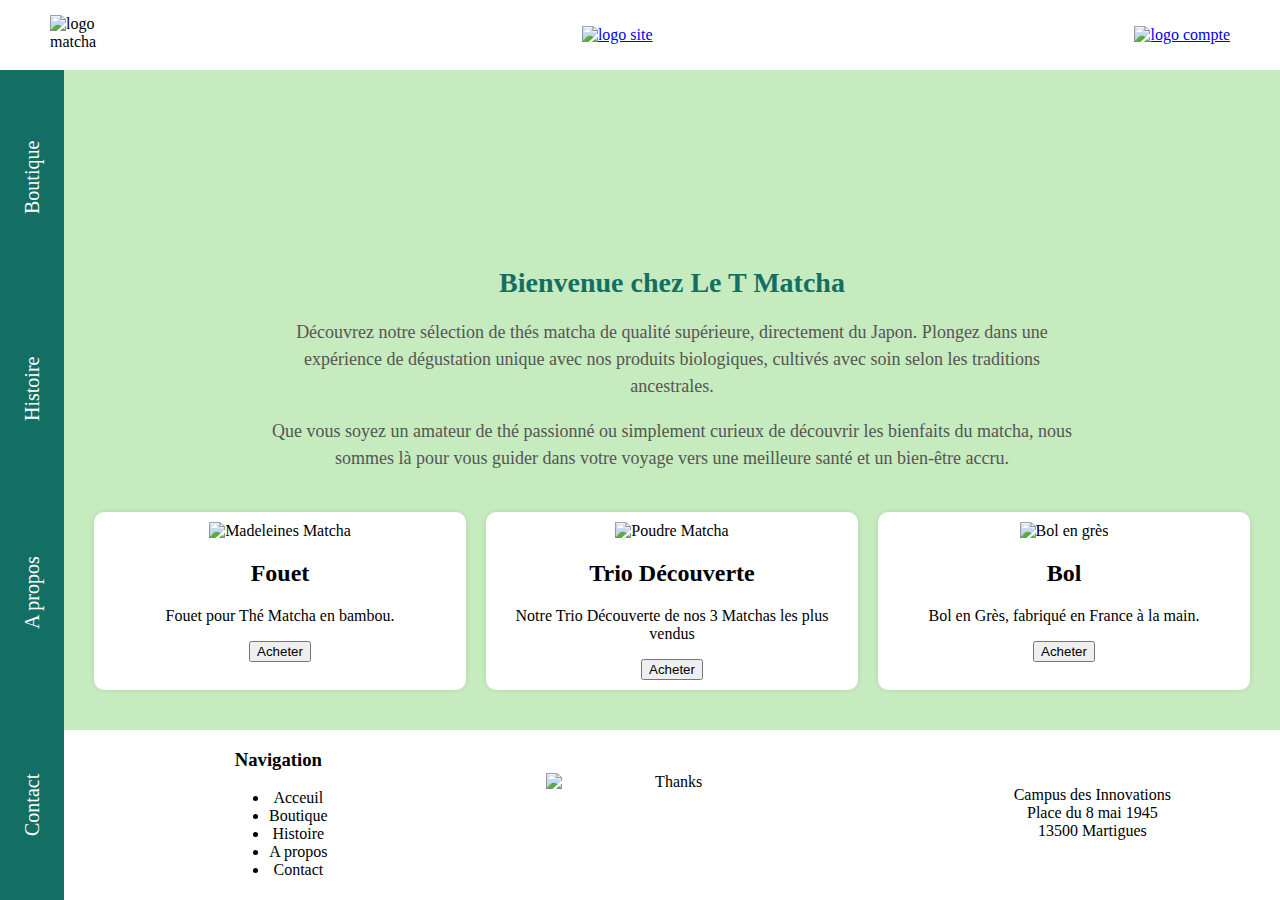
==== index.html @ a8e608df "page index" ====
<!DOCTYPE html>
<html>
<head>
	<meta name="viewport" content="width=device-width, initial-scale=1.0">
	<link rel="stylesheet" type="text/css" href="styleindex.css">
	<title>Le T Matcha</title>
</head>	
<body>
	<header>
		<div class="header">
			<img class="imghead" src="images/imagetea.png"	 alt="logo matcha"/>
			<a href="index.html"><img class="imghead1" src="images/Le T.png"	 alt="logo site"/></a>
			<a href="profil.html"><img class="imghead" src="images/imagecompte.png"	 alt="logo compte"/></a>
		</div>
	</header>
	<aside class="sidebar">
		<div class="menu">
			<a class="lien_index" href= "boutique.html"> Boutique</a>
			<a class="lien_index" href= "histoire.html"> Histoire</a>	
			<a class="lien_index" href= "apropos.html"> A propos</a>
			<a class="lien_index" href= "contact.html"> Contact</a>	
		</div>	
	</aside>
    <main>
		<div class="cont_index">
			<section class="videoindex">
				<div>
					<video autoplay loop muted src="images/MATCHA. Commercial Video.mp4"></video>
				</div>
			</section>
			<section class="intro">
				<div class="intro-text">
					<h2>Bienvenue chez Le T Matcha</h2>
					<p>Découvrez notre sélection de thés matcha de qualité supérieure, directement du Japon. Plongez dans une expérience de dégustation unique avec nos produits biologiques, cultivés avec soin selon les traditions ancestrales.</p>
					<p>Que vous soyez un amateur de thé passionné ou simplement curieux de découvrir les bienfaits du matcha, nous sommes là pour vous guider dans votre voyage vers une meilleure santé et un bien-être accru.</p>
				</div>
			</section>
			<section class="tendances">
				<div class="tendance">
					<img src="images/article1.png" alt="Madeleines Matcha">
					<h2>Fouet</h2>
					<p>Fouet pour Thé Matcha en bambou.</p>
					<button>Acheter</button>
				</div>
				<div class="tendance">
					<img src="images/article4.png" alt="Poudre Matcha">
					<h2>Trio Découverte</h2>
					<p>Notre Trio Découverte de nos 3 Matchas les plus vendus</p>
					<button>Acheter</button>
				</div>
				<div class="tendance">
					<img src="images/article9.png" alt="Bol en grès">
					<h2>Bol</h2>
					<p>Bol en Grès, fabriqué en France à la main.</p>
					<button>Acheter</button>
				</div>
			</section>
		</div>	
    </main>
    <footer>
		<section class="entetebas">
			<nav class="entete">
				<h3>Navigation</h3>
				<ul>
					<li><a class="footer-link" href="index.html">Acceuil</a></li>
					<li><a class="footer-link" href="vente.html">Boutique</a></li>
					<li><a class="footer-link" href="histoire.html">Histoire</a></li>
					<li><a class="footer-link" href="apropos.html">A propos</a></li>
					<li><a class="footer-link" href="contact.html">Contact</a></li>
				</ul>
			</nav>
			<img id="thanks" src="images/thanks.webp" alt="Thanks">
				<p>Campus des Innovations <br>
					Place du 8 mai 1945 <br>
					13500 Martigues
				</p>
		</section>
    </footer>
</body>
</html>
---- styleindex.css ----
/* GENERAL */

body{
	margin: 0;
}
.header{
	height: 70px;
	width: 100%;
	display: flex;
	justify-content: space-between;
	align-items: center;
	top: 0;
}
.imghead{
	height: 40px;
	width: 50px;
	padding-left: 50px;
	padding-right: 50px;
}
.imghead1{
	height: 160px;
	width: 200px;
	padding-left: 50px;
	padding-right: 50px;
}
.menu{
	bottom: 0;
	width: 5%;
	background-color: #136F63;
	display: flex;
	flex-direction: column;
	justify-content: space-around;
	align-items: center;
    position: fixed;
	top: 70px;
}
.lien_index{
	writing-mode: vertical-lr;
	transform: rotate(180deg);
	text-decoration: none;
	color: white;
	font-size: 20px;
	padding: 20px;
	background-color: #136F63;
	height: 80px;
}
.lien_index:hover{
	background-color: #C6EBBE;
	border-radius: 20%;
}
main {
    flex-grow: 1;
    padding-left: 5%;
}
.entetebas{
	padding-left: 120px;
    display: flex;
    justify-content: space-around;
    align-items: center;
    text-align: center;
	text-decoration: none;
}
#thanks{
    height: 80px;
    width: 250px;
	display: flex;
	text-decoration: none;
}
footer .footer-link {
    text-decoration: none !important;
    color: #000; 
}
footer .footer-link:hover{
	background-color: #C6EBBE;
	border-radius: 20%;
}

/* PAGE ACCUEIL */

.cont_index {
    max-width: 1200px;
    margin: 0 auto;
    padding: 20px;
	background-color: #C6EBBE;
}
.videoindex video {
    width: 100%;
    height: auto;
    border-radius: 10px;
}
.intro {
    margin-top: 20px;
    text-align: center;
}
.intro-text {
    max-width: 800px;
    margin: 0 auto;
}
.intro h2 {
    color: #136F63;
    font-size: 28px;
    margin-bottom: 20px;
}
.intro p {
    color: #555;
    font-size: 18px;
    line-height: 1.5;
}
.tendances {
    display: flex;
    flex-wrap: wrap;
    justify-content: space-around;
    margin-top: 40px;
}
.tendance {
    width: 30%;
    margin-bottom: 20px;
    padding: 10px;
    background-color: #fff;
    border-radius: 10px;
    box-shadow: 0px 0px 5px rgba(0, 0, 0, 0.1);
    text-align: center;
}

/* PAGE HISTOIRE */

.cont_hist{
	background-color: #C6EBBE;
	text-align: center;
	max-width: 100%;
    margin: 0 auto;
    padding: 20px;
}
.story,
.description,
.values {
    background-color: #fff;
    margin-bottom: 40px;
    padding: 20px;
    border-radius: 10px;
    box-shadow: 0px 0px 10px 0px rgba(0, 0, 0, 0.1);
}

.story img,
.description img,
.values img {
    max-width: 100%;
    height: auto;
    margin-top: 20px;
}


/* PAGE BOUTIQUE */

.cont_bout{
	margin-bottom: 40px;
    display: block;
	width: 100%;
	background-color: #C6EBBE;
	text-align: center;
}

.product-grid {
    display: grid;
    grid-template-columns: repeat(3, 1fr); 
    grid-gap: 20px; 
}

.product {
    text-align: center;
}

.product img {
    width: 100%;
    max-width: 300px;
    height: auto;
}

.product p {
    margin-bottom: 10px;
}

.product button {
    background-color: #136F63;
    color: white;
    border: none;
    padding: 5px 10px;
    border-radius: 5px;
    cursor: pointer;
}

.product button:hover {
    background-color: #C6EBBE;
}

/* PAGE CONTACT */

.cont_contact {
    display: flex;
    justify-content: center;
    align-items: center;
    flex-direction: column;
    margin-top: 50px;
	background-color: #C6EBBE;
}

.contactez-nous {
    margin: 20px auto;
    padding: 30px;
    width: 700px;
    border-radius: 15px;
    background-color: #fff;
    box-shadow: 0px 0px 10px 0px rgba(0, 0, 0, 0.1);
    text-align: center;
}

.contactez-nous h2 {
    color: #136F63;
}

.contactez-nous p {
    margin-bottom: 20px;
}

.contactez-nous select,
.contactez-nous input[type="text"],
.contactez-nous input[type="email"],
.contactez-nous input[type="checkbox"],
.contactez-nous textarea {
    width: calc(100% - 20px);
    margin: 10px 0;
    padding: 10px;
    border: 1px solid #ccc;
    border-radius: 5px;
    box-sizing: border-box;
}

.contactez-nous textarea {
    height: 200px;
    resize: vertical;
}

.contactez-nous button[type="submit"] {
    width: 100%;
    background-color: #136F63;
    color: #fff;
    border: none;
    padding: 10px;
    border-radius: 5px;
    cursor: pointer;
    transition: background-color 0.3s ease;
}

.contactez-nous button[type="submit"]:hover {
    background-color: #0c4c44;
}

/* PAGE A PROPOS */

.cont_propos {
    max-width: 60%;
    margin: 0 auto;
    padding: 20px;
	background-color: #C6EBBE;
}

.team {
    background-color: #fff;
    margin-bottom: 40px;
    padding: 20px;
    border-radius: 10px;
    box-shadow: 0px 0px 10px 0px rgba(0, 0, 0, 0.1);
    text-align: center;
}

.team h2 {
    color: #136F63;
}

.member {
    margin-bottom: 20px;
}

.member img {
    width: 150px;
    height: 150px;
    border-radius: 50%;
    margin-bottom: 10px;
}

.member h3 {
    margin-bottom: 5px;
}

.member p {
    color: #777;
	font-size: 18px;
}

/* PAGE COMMANDE */

.cont_cmd {
    max-width: 1200px;
    margin: 0 auto;
    padding: 20px;
	background-color: #C6EBBE;
}

.orders {
    background-color: #fff;
    margin-bottom: 40px;
    padding: 20px;
    border-radius: 10px;
    box-shadow: 0px 0px 10px 0px rgba(0, 0, 0, 0.1);
}

.orders h2 {
    color: #136F63;
}

.orders ul {
    list-style-type: none;
    padding: 0;
}

.orders li {
    background-color: #f2f2f2;
    padding: 20px;
    border-radius: 5px;
    margin-bottom: 20px;
}

.orders h3 {
    margin-bottom: 5px;
}

.orders p {
    margin: 5px 0;
}

/* PAGE PROFIL */

.cont_profil {
    max-width: 1200px;
    margin: 0 auto;
    padding: 20px;
	background-color: #C6EBBE;
}

.profile {
    background-color: #fff;
    margin-bottom: 40px;
    padding: 20px;
    border-radius: 10px;
    box-shadow: 0px 0px 10px 0px rgba(0, 0, 0, 0.1);
}

.profile h2 {
    color: #136F63;
}

.profile form {
    display: flex;
    flex-direction: column;
}

.profile label {
    margin-bottom: 10px;
}

.profile input {
    padding: 10px;
    margin-bottom: 20px;
    border: 1px solid #ccc;
    border-radius: 5px;
}

.profile button {
    padding: 10px 20px;
    background-color: #136F63;
    color: #fff;
    border: none;
    border-radius: 5px;
    cursor: pointer;
}

.profile button:hover {
    background-color: #0e503c;
}
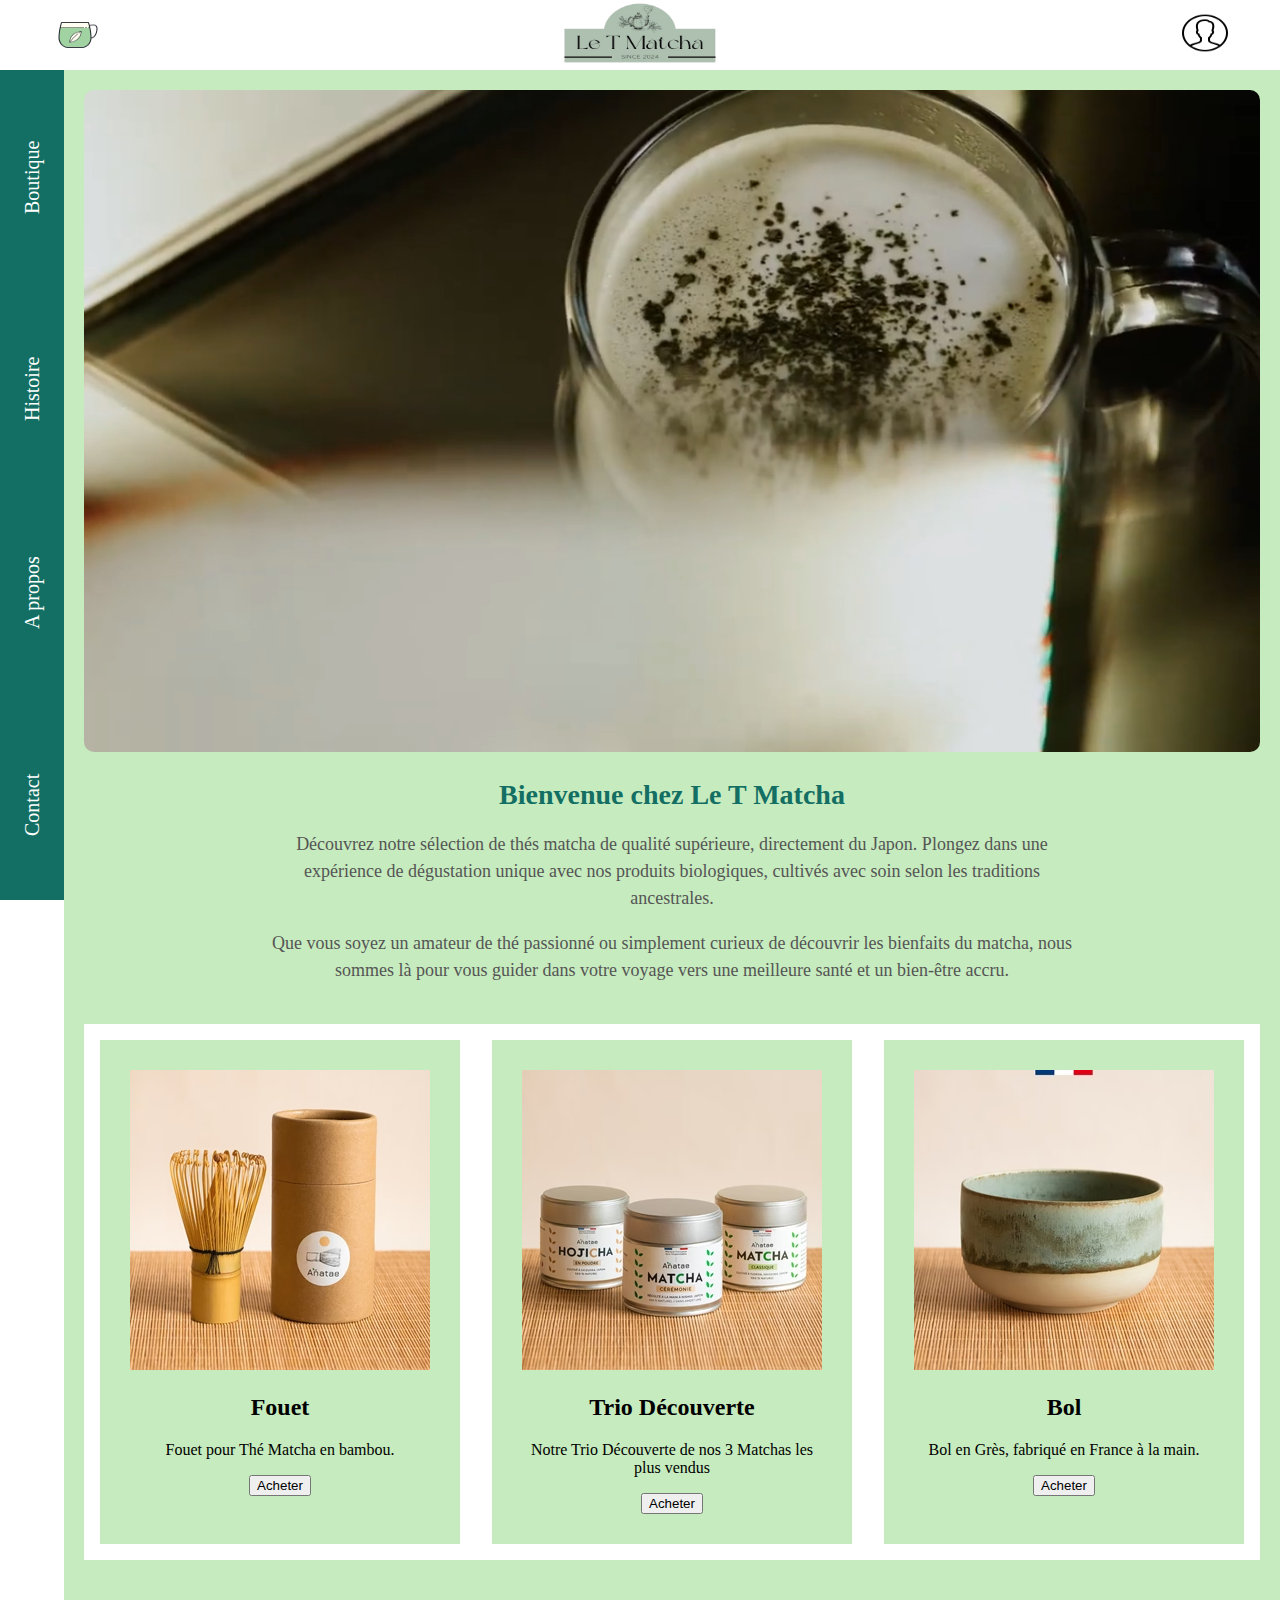
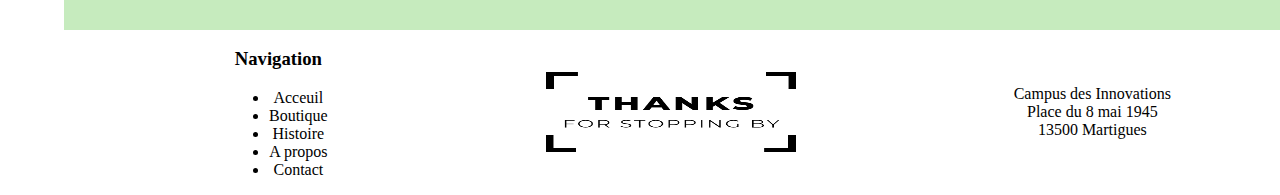
==== commit 37da991d: "responsive dans la page d'acceuil" ====
--- a/index.html
+++ b/index.html
@@ -4,15 +4,21 @@
 	<meta name="viewport" content="width=device-width, initial-scale=1.0">
 	<link rel="stylesheet" type="text/css" href="styleindex.css">
 	<title>Le T Matcha</title>
+	<link rel="preconnect" href="https://fonts.googleapis.com">
+    <link rel="preconnect" href="https://fonts.gstatic.com" crossorigin>
+    <link href="https://fonts.googleapis.com/css2?family=Anta&family=Comforter&family=Rowdies:wght@300;400;700&display=swap" rel="stylesheet">
 </head>	
 <body>
 	<header>
-		<div class="header">
+	 <div class="header">
 			<img class="imghead" src="images/imagetea.png"	 alt="logo matcha"/>
 			<a href="index.html"><img class="imghead1" src="images/Le T.png"	 alt="logo site"/></a>
 			<a href="profil.html"><img class="imghead" src="images/imagecompte.png"	 alt="logo compte"/></a>
 		</div>
+		
 	</header>
+	
+	   
 	<aside class="sidebar">
 		<div class="menu">
 			<a class="lien_index" href= "boutique.html"> Boutique</a>
@@ -61,7 +67,7 @@
 		<section class="entetebas">
 			<nav class="entete">
 				<h3>Navigation</h3>
-				<ul>
+				<ul class="Navigation">
 					<li><a class="footer-link" href="index.html">Acceuil</a></li>
 					<li><a class="footer-link" href="vente.html">Boutique</a></li>
 					<li><a class="footer-link" href="histoire.html">Histoire</a></li>
--- a/styleindex.css
+++ b/styleindex.css
@@ -78,7 +78,7 @@
 /* PAGE ACCUEIL */
 
 .cont_index {
-    max-width: 1200px;
+    width: 100%;
     margin: 0 auto;
     padding: 20px;
 	background-color: #C6EBBE;
@@ -108,19 +108,54 @@
 }
 .tendances {
     display: flex;
-    flex-wrap: wrap;
-    justify-content: space-around;
+    flex-direction: row;
+    justify-content:  space-around;
     margin-top: 40px;
+    width: auto;
+   
 }
 .tendance {
-    width: 30%;
-    margin-bottom: 20px;
-    padding: 10px;
-    background-color: #fff;
-    border-radius: 10px;
-    box-shadow: 0px 0px 5px rgba(0, 0, 0, 0.1);
-    text-align: center;
-}
+    width: 50%;
+    
+    margin-bottom: 50px;
+    padding: 30px;
+    background-color: #C6EBBE;
+    /* border-radius: 10px; */
+    /* box-shadow: 0px 0px 5px rgba(0, 0, 0, 0.1); */
+    text-align: center;
+    border: 1rem solid;
+    border-color: #fff;
+}
+
+
+.cont_index, .tendance {
+    box-sizing: border-box;
+}
+  
+  /* responsive */
+@media screen and (max-width: 1119px){
+    .tendances {
+      display: flex;
+      flex-direction: column;
+      margin-bottom: 30px;
+      align-content: center;
+    }
+  
+    .tendance {
+      width: 100%;
+      padding: 10px;
+    }
+    .menu {
+        display: none; /* Cacher le menu principal */
+    }
+
+    
+
+}
+  
+
+
+
 
 /* PAGE HISTOIRE */
 
@@ -387,4 +422,3 @@
 .profile button:hover {
     background-color: #0e503c;
 }
-
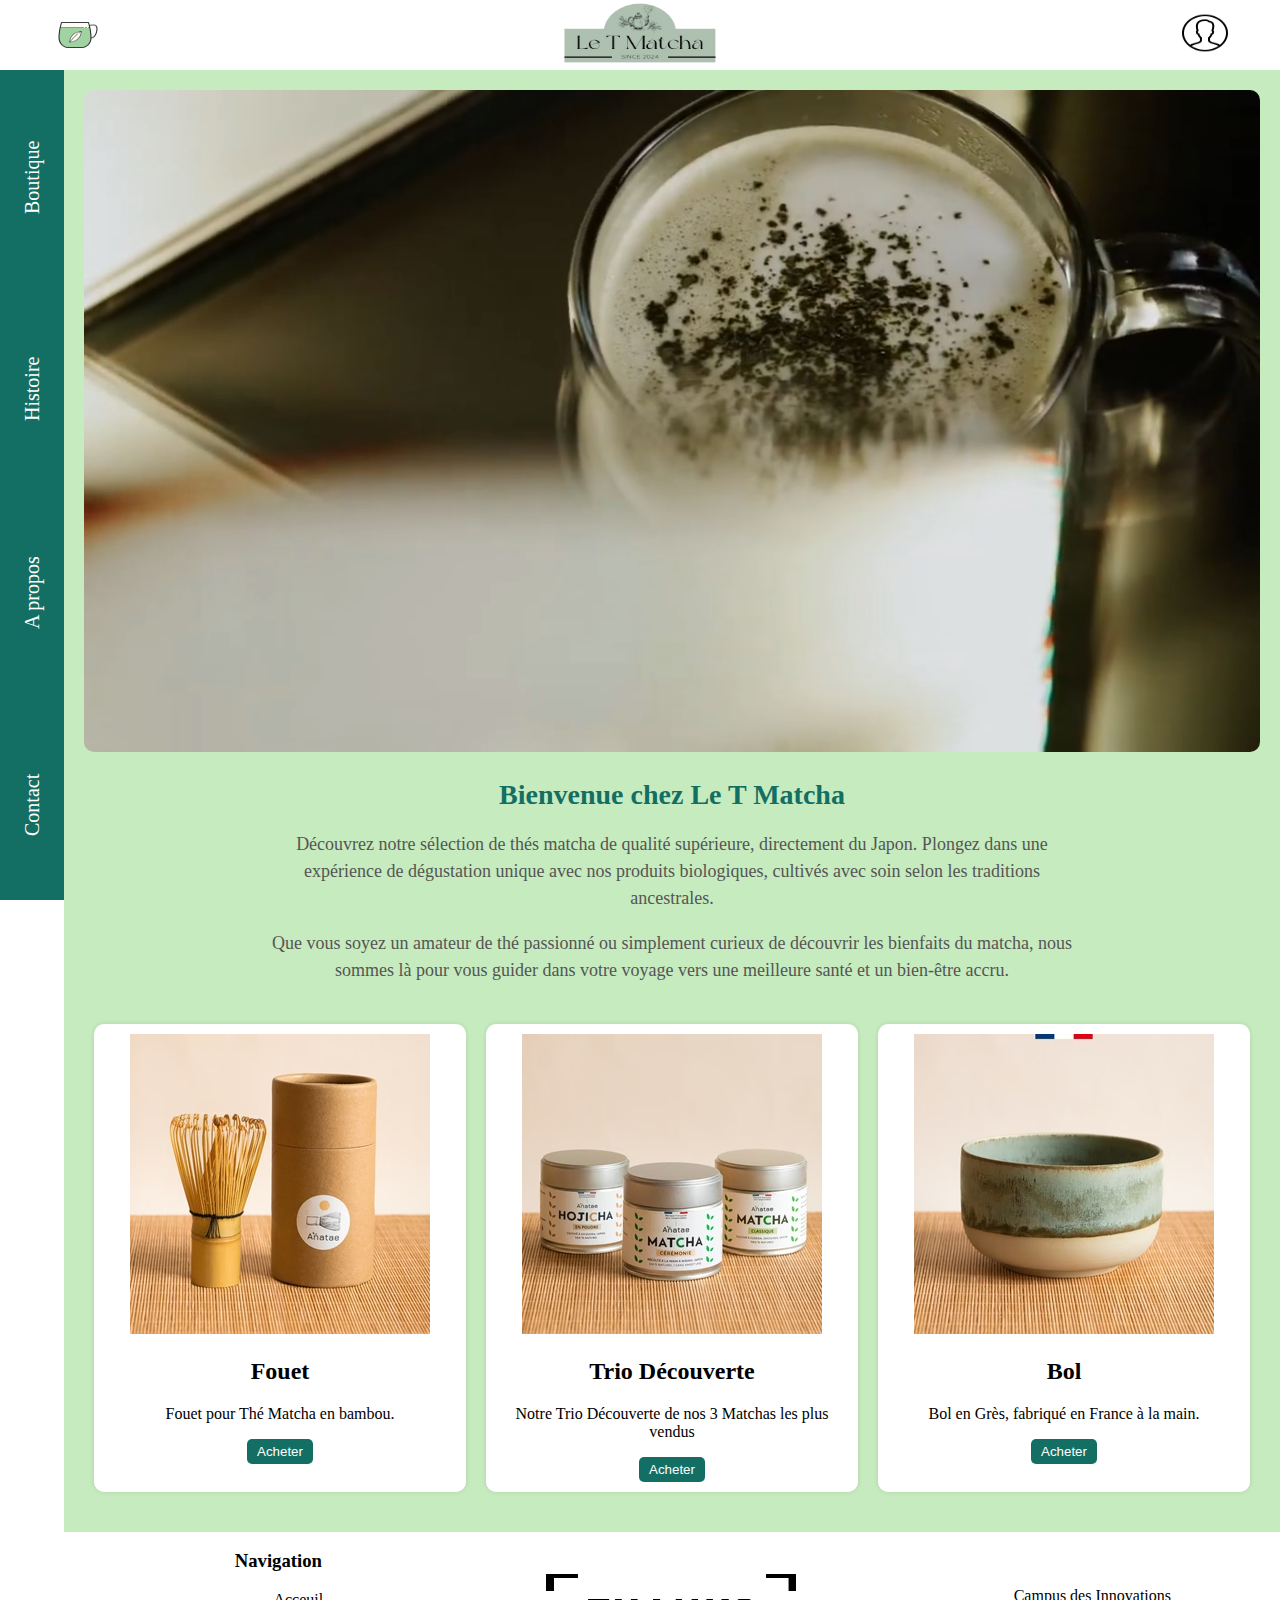
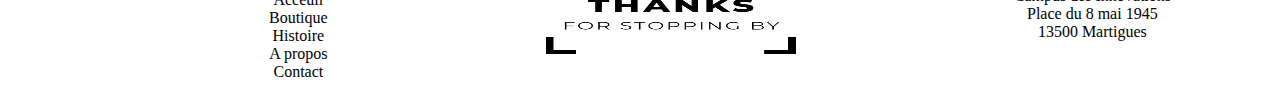
==== commit 1960d179: "Projet fini avec responsive" ====
--- a/index.html
+++ b/index.html
@@ -3,22 +3,17 @@
 <head>
 	<meta name="viewport" content="width=device-width, initial-scale=1.0">
 	<link rel="stylesheet" type="text/css" href="styleindex.css">
+	<link rel="icon" type="image/ico" href="favicon.ico" />
 	<title>Le T Matcha</title>
-	<link rel="preconnect" href="https://fonts.googleapis.com">
-    <link rel="preconnect" href="https://fonts.gstatic.com" crossorigin>
-    <link href="https://fonts.googleapis.com/css2?family=Anta&family=Comforter&family=Rowdies:wght@300;400;700&display=swap" rel="stylesheet">
 </head>	
 <body>
 	<header>
-	 <div class="header">
-			<img class="imghead" src="images/imagetea.png"	 alt="logo matcha"/>
-			<a href="index.html"><img class="imghead1" src="images/Le T.png"	 alt="logo site"/></a>
-			<a href="profil.html"><img class="imghead" src="images/imagecompte.png"	 alt="logo compte"/></a>
+		<div class="header">
+			<img class="imghead3" src="images/imagetea.png" alt="logo matcha"/>
+			<a href="index.html"><img class="imghead1" src="images/Le T.png" alt="logo site"/></a>
+			<a href="choix-profil.html"><img class="imghead2" src="images/imagecompte.png"	alt="logo compte"/></a>
 		</div>
-		
 	</header>
-	
-	   
 	<aside class="sidebar">
 		<div class="menu">
 			<a class="lien_index" href= "boutique.html"> Boutique</a>
@@ -67,7 +62,7 @@
 		<section class="entetebas">
 			<nav class="entete">
 				<h3>Navigation</h3>
-				<ul class="Navigation">
+				<ul>
 					<li><a class="footer-link" href="index.html">Acceuil</a></li>
 					<li><a class="footer-link" href="vente.html">Boutique</a></li>
 					<li><a class="footer-link" href="histoire.html">Histoire</a></li>
--- a/styleindex.css
+++ b/styleindex.css
@@ -11,7 +11,7 @@
 	align-items: center;
 	top: 0;
 }
-.imghead{
+.imghead2, .imghead3{
 	height: 40px;
 	width: 50px;
 	padding-left: 50px;
@@ -60,6 +60,9 @@
     text-align: center;
 	text-decoration: none;
 }
+.entete ul{
+    list-style-type: none;
+}
 #thanks{
     height: 80px;
     width: 250px;
@@ -74,11 +77,19 @@
 	background-color: #C6EBBE;
 	border-radius: 20%;
 }
+button{
+    background-color: #136F63;
+    color: white;
+    border: none;
+    padding: 5px 10px;
+    border-radius: 5px;
+    cursor: pointer;
+}
 
 /* PAGE ACCUEIL */
 
 .cont_index {
-    width: 100%;
+    max-width: 1200px;
     margin: 0 auto;
     padding: 20px;
 	background-color: #C6EBBE;
@@ -108,54 +119,19 @@
 }
 .tendances {
     display: flex;
-    flex-direction: row;
-    justify-content:  space-around;
+    flex-wrap: wrap;
+    justify-content: space-around;
     margin-top: 40px;
-    width: auto;
-   
 }
 .tendance {
-    width: 50%;
-    
-    margin-bottom: 50px;
-    padding: 30px;
-    background-color: #C6EBBE;
-    /* border-radius: 10px; */
-    /* box-shadow: 0px 0px 5px rgba(0, 0, 0, 0.1); */
-    text-align: center;
-    border: 1rem solid;
-    border-color: #fff;
-}
-
-
-.cont_index, .tendance {
-    box-sizing: border-box;
-}
-  
-  /* responsive */
-@media screen and (max-width: 1119px){
-    .tendances {
-      display: flex;
-      flex-direction: column;
-      margin-bottom: 30px;
-      align-content: center;
-    }
-  
-    .tendance {
-      width: 100%;
-      padding: 10px;
-    }
-    .menu {
-        display: none; /* Cacher le menu principal */
-    }
-
-    
-
-}
-  
-
-
-
+    width: 30%;
+    margin-bottom: 20px;
+    padding: 10px;
+    background-color: #fff;
+    border-radius: 10px;
+    box-shadow: 0px 0px 5px rgba(0, 0, 0, 0.1);
+    text-align: center;
+}
 
 /* PAGE HISTOIRE */
 
@@ -175,7 +151,6 @@
     border-radius: 10px;
     box-shadow: 0px 0px 10px 0px rgba(0, 0, 0, 0.1);
 }
-
 .story img,
 .description img,
 .values img {
@@ -184,37 +159,30 @@
     margin-top: 20px;
 }
 
-
 /* PAGE BOUTIQUE */
 
 .cont_bout{
-	margin-bottom: 40px;
     display: block;
 	width: 100%;
 	background-color: #C6EBBE;
 	text-align: center;
 }
-
 .product-grid {
     display: grid;
     grid-template-columns: repeat(3, 1fr); 
     grid-gap: 20px; 
 }
-
 .product {
     text-align: center;
 }
-
 .product img {
     width: 100%;
     max-width: 300px;
     height: auto;
 }
-
 .product p {
     margin-bottom: 10px;
 }
-
 .product button {
     background-color: #136F63;
     color: white;
@@ -223,7 +191,6 @@
     border-radius: 5px;
     cursor: pointer;
 }
-
 .product button:hover {
     background-color: #C6EBBE;
 }
@@ -234,11 +201,21 @@
     display: flex;
     justify-content: center;
     align-items: center;
-    flex-direction: column;
-    margin-top: 50px;
-	background-color: #C6EBBE;
-}
-
+    flex-direction: row;
+	background-color: #C6EBBE;
+}
+.hr_contact{ 
+    border: none;
+    border-left: 1px solid hsla(200, 10%, 50%,100);
+    height: 50vh;
+    width: 1px;  
+    margin-left: 40px;
+    margin-right: 20px;     
+}
+.text_contact{
+    text-align: center;
+    margin-left: 40px;
+}
 .contactez-nous {
     margin: 20px auto;
     padding: 30px;
@@ -248,15 +225,12 @@
     box-shadow: 0px 0px 10px 0px rgba(0, 0, 0, 0.1);
     text-align: center;
 }
-
 .contactez-nous h2 {
     color: #136F63;
 }
-
 .contactez-nous p {
     margin-bottom: 20px;
 }
-
 .contactez-nous select,
 .contactez-nous input[type="text"],
 .contactez-nous input[type="email"],
@@ -269,12 +243,10 @@
     border-radius: 5px;
     box-sizing: border-box;
 }
-
 .contactez-nous textarea {
     height: 200px;
     resize: vertical;
 }
-
 .contactez-nous button[type="submit"] {
     width: 100%;
     background-color: #136F63;
@@ -285,7 +257,6 @@
     cursor: pointer;
     transition: background-color 0.3s ease;
 }
-
 .contactez-nous button[type="submit"]:hover {
     background-color: #0c4c44;
 }
@@ -298,7 +269,6 @@
     padding: 20px;
 	background-color: #C6EBBE;
 }
-
 .team {
     background-color: #fff;
     margin-bottom: 40px;
@@ -307,32 +277,27 @@
     box-shadow: 0px 0px 10px 0px rgba(0, 0, 0, 0.1);
     text-align: center;
 }
-
 .team h2 {
     color: #136F63;
 }
-
 .member {
     margin-bottom: 20px;
 }
-
 .member img {
     width: 150px;
     height: 150px;
     border-radius: 50%;
     margin-bottom: 10px;
 }
-
 .member h3 {
     margin-bottom: 5px;
 }
-
 .member p {
     color: #777;
 	font-size: 18px;
 }
 
-/* PAGE COMMANDE */
+/* PAGE COMMANDE et PAGE ADMIN-COMMANDES et PAGE ADMIN-UTILISATEURS */
 
 .cont_cmd {
     max-width: 1200px;
@@ -340,7 +305,6 @@
     padding: 20px;
 	background-color: #C6EBBE;
 }
-
 .orders {
     background-color: #fff;
     margin-bottom: 40px;
@@ -348,31 +312,85 @@
     border-radius: 10px;
     box-shadow: 0px 0px 10px 0px rgba(0, 0, 0, 0.1);
 }
-
 .orders h2 {
     color: #136F63;
 }
-
 .orders ul {
     list-style-type: none;
     padding: 0;
 }
-
 .orders li {
     background-color: #f2f2f2;
     padding: 20px;
     border-radius: 5px;
     margin-bottom: 20px;
 }
-
 .orders h3 {
     margin-bottom: 5px;
 }
-
 .orders p {
     margin: 5px 0;
 }
 
+/* PAGE ADMIN-PRODUITS */
+
+.cont_produits {
+    max-width: 1200px;
+    margin: 0 auto;
+    padding: 20px;
+	background-color: #C6EBBE;
+}
+.produits {
+    background-color: #fff;
+    margin-bottom: 40px;
+    padding: 20px;
+    border-radius: 10px;
+    box-shadow: 0px 0px 10px 0px rgba(0, 0, 0, 0.1);
+}
+.produits h2 {
+    color: #136F63;
+}
+.produits ul {
+    list-style-type: none;
+    padding: 0;
+}
+.produits li {
+    background-color: #f2f2f2;
+    padding: 20px;
+    border-radius: 5px;
+    margin-bottom: 20px;
+}
+.produits li img{
+    width: 8%;
+    height: 8%;
+}
+.produits h3 {
+    margin-bottom: 5px;
+}
+
+/* PAGE CHOIX-PROFIL */
+
+.profil_choice {
+    max-width: 1200px;
+    margin: 0 auto;
+    padding: 20px;
+	background-color: #C6EBBE;
+}
+.button_choice {
+    background-color: #fff;
+    margin-bottom: 40px;
+    padding: 20px;
+    border-radius: 10px;
+    box-shadow: 0px 0px 10px 0px rgba(0, 0, 0, 0.1);
+    text-align: center;
+}
+.button_choice h2 {
+    color: #136F63;
+}
+.button_choice button:hover {
+    background-color: #0e503c;
+}
+
 /* PAGE PROFIL */
 
 .cont_profil {
@@ -381,7 +399,6 @@
     padding: 20px;
 	background-color: #C6EBBE;
 }
-
 .profile {
     background-color: #fff;
     margin-bottom: 40px;
@@ -389,27 +406,22 @@
     border-radius: 10px;
     box-shadow: 0px 0px 10px 0px rgba(0, 0, 0, 0.1);
 }
-
 .profile h2 {
     color: #136F63;
 }
-
 .profile form {
     display: flex;
     flex-direction: column;
 }
-
 .profile label {
     margin-bottom: 10px;
 }
-
 .profile input {
     padding: 10px;
     margin-bottom: 20px;
     border: 1px solid #ccc;
     border-radius: 5px;
 }
-
 .profile button {
     padding: 10px 20px;
     background-color: #136F63;
@@ -418,7 +430,151 @@
     border-radius: 5px;
     cursor: pointer;
 }
-
 .profile button:hover {
     background-color: #0e503c;
 }
+
+
+
+
+
+/* MEDIA QUERIES */
+
+@media only screen and (max-width: 768px) {
+    
+    /* GENERAL*/
+
+    .header {
+        height: auto;
+        flex-direction: column;
+        align-items: center;
+    }
+    .imghead2 {
+        height: auto;
+        width: auto;
+        padding: 10px;
+    }
+    .imghead3{
+        display: none;
+    }
+    .menu {
+        width: 100%;
+        flex-direction: row;
+        justify-content: space-around;
+        position: relative;
+        top: 0;
+    }
+    .lien_index {
+        writing-mode: horizontal-tb;
+        transform: rotate(0deg);
+        padding: 10px;
+        height: auto;
+    }
+    main {
+        padding: 5%;
+    }
+    .entetebas {
+        flex-direction: column;
+        padding-left: 0;
+    }
+    #thanks {
+        width: 200px;
+        height: auto;
+    }
+
+    /* A PROPOS*/
+
+    .cont_propos {
+        max-width: 100%;
+    }
+    .team {
+        padding: 10px;
+    }
+    .member img {
+        width: 100px;
+        height: 100px;
+    }
+
+    /* BOUTIQUE*/
+
+    .cont_bout {
+        width: 100%;
+    }
+    .product-grid {
+        grid-template-columns: repeat(1, 1fr);
+    }
+    .product img {
+        max-width: 70%;
+    }
+
+    /* HISTOIRE */
+
+    .cont_hist {
+        max-width: 100%;
+    }
+    .story,
+    .description,
+    .values {
+        padding: 10px;
+    }
+    .story img,
+    .description img,
+    .values img {
+        margin-top: 10px;
+    }
+
+    /* CONTACT */
+
+    .cont_contact {
+        flex-direction: column;
+        align-items: center;
+    }
+    .hr_contact {
+        display: none;
+    }
+    .contactez-nous {
+        width: 100%;
+        max-width: 90%;
+    }
+
+    /* INDEX */
+
+    .cont_index {
+        padding: 10px;
+    }
+    .videoindex video {
+        border-radius: 10px;
+    }
+    .intro-text {
+        max-width: 100%;
+        margin: 0 auto;
+        padding: 0 10px;
+    }
+    .tendances {
+        flex-direction: column;
+        align-items: center;
+    }
+    .tendance {
+        width: 90%;
+    }
+
+    /* ADMIN PRODUITS */
+
+    .produits li img{
+        width: 16%;
+        height: 16%;
+    }
+}
+
+@media (min-width: 769px) and (max-width: 1079px) {
+
+    /* PAGE INDEX */
+
+    .cont_index {
+        padding: 10px; 
+    }
+    .tendance {
+        width: 45%; 
+    }
+}
+
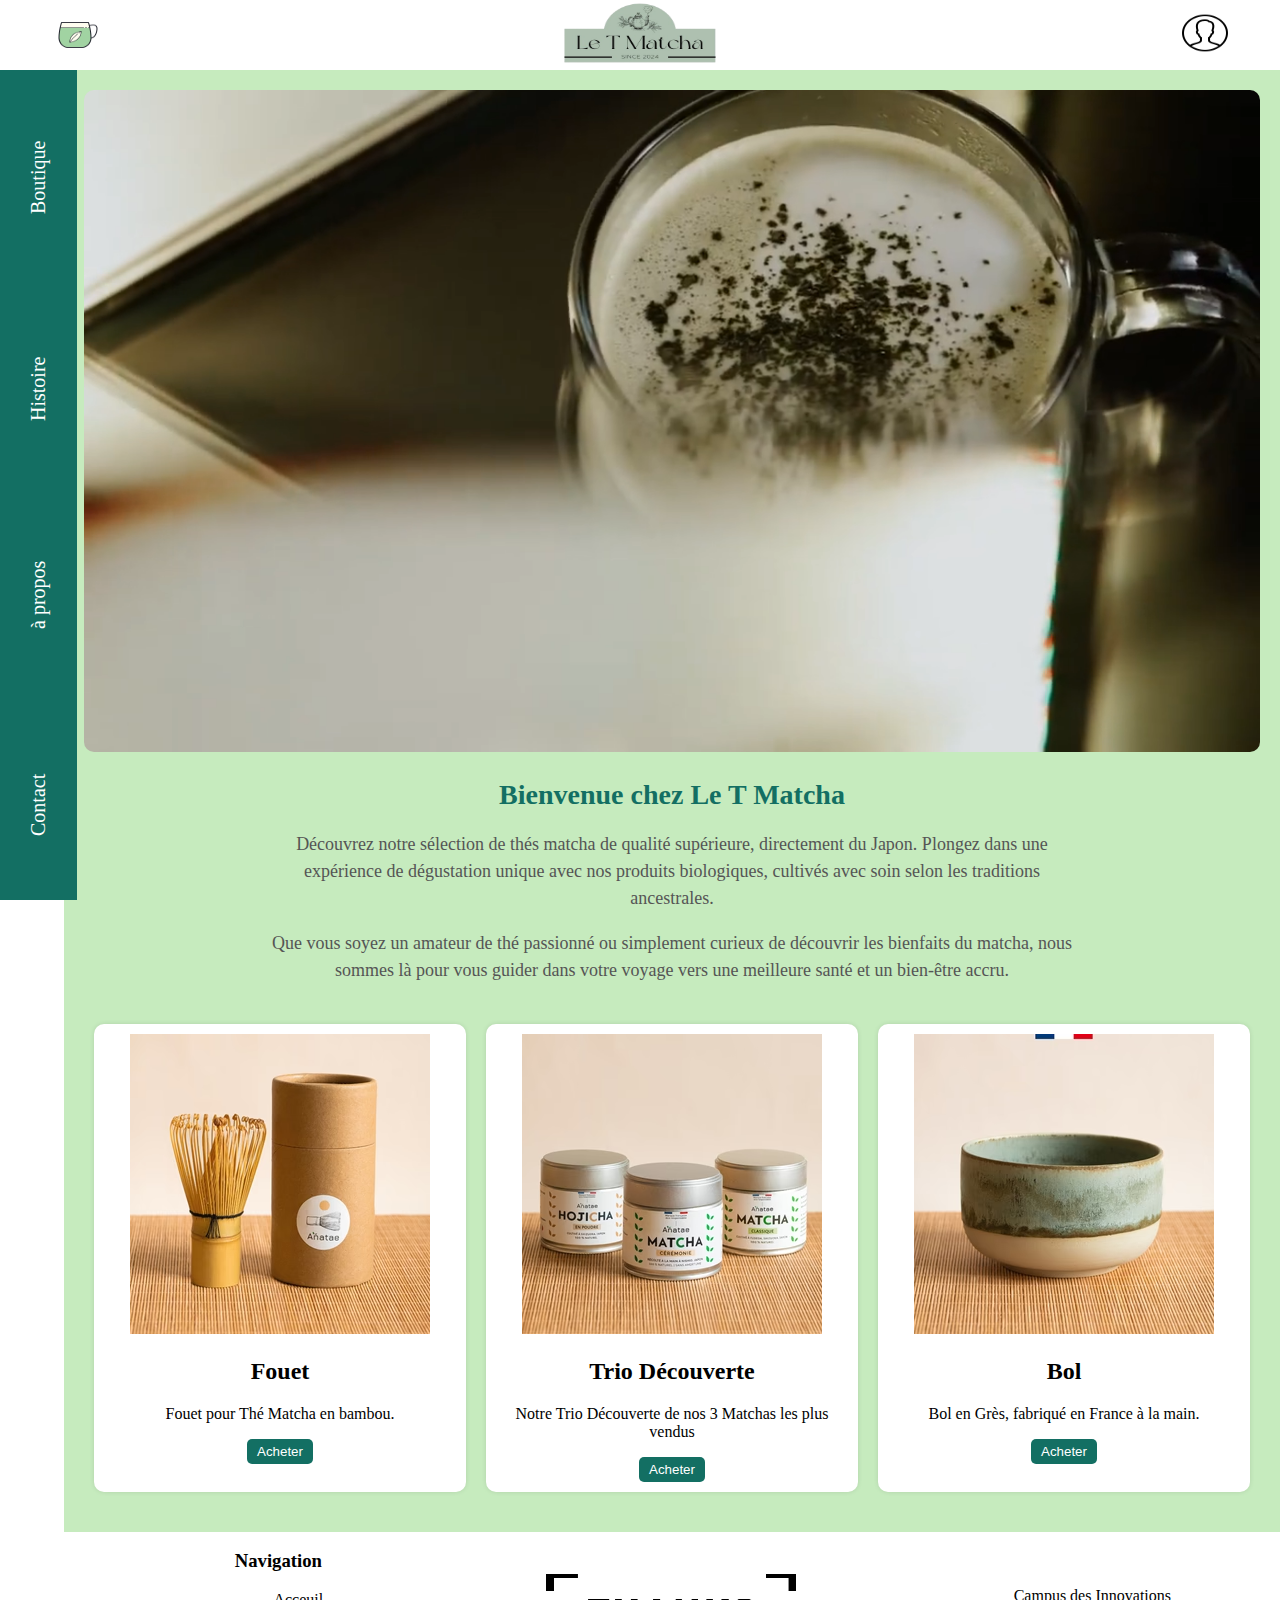
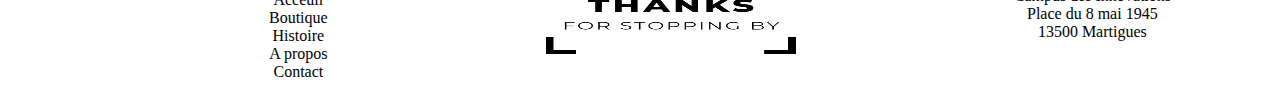
==== commit 929fce60: "changement de font" ====
--- a/index.html
+++ b/index.html
@@ -3,7 +3,11 @@
 <head>
 	<meta name="viewport" content="width=device-width, initial-scale=1.0">
 	<link rel="stylesheet" type="text/css" href="styleindex.css">
+	<link rel="stylesheet" href="https://fonts.googleapis.com/css?family=Oswald">
 	<link rel="icon" type="image/ico" href="favicon.ico" />
+	<link rel="preconnect" href="https://fonts.googleapis.com">
+    <link rel="preconnect" href="https://fonts.gstatic.com" crossorigin>
+    <link href="https://fonts.googleapis.com/css2?family=Anta&family=Comforter&family=Rowdies:wght@300;400;700&family=Schoolbell&display=swap" rel="stylesheet">
 	<title>Le T Matcha</title>
 </head>	
 <body>
@@ -18,7 +22,7 @@
 		<div class="menu">
 			<a class="lien_index" href= "boutique.html"> Boutique</a>
 			<a class="lien_index" href= "histoire.html"> Histoire</a>	
-			<a class="lien_index" href= "apropos.html"> A propos</a>
+			<a class="lien_index" href= "apropos.html"> à propos</a>
 			<a class="lien_index" href= "contact.html"> Contact</a>	
 		</div>	
 	</aside>
--- a/styleindex.css
+++ b/styleindex.css
@@ -2,6 +2,12 @@
 
 body{
 	margin: 0;
+    
+    font-family: "Schoolbell", cursive;
+    font-weight: 400;
+    font-style: normal;
+    
+      
 }
 .header{
 	height: 70px;
@@ -25,7 +31,7 @@
 }
 .menu{
 	bottom: 0;
-	width: 5%;
+	width: 6%;
 	background-color: #136F63;
 	display: flex;
 	flex-direction: column;
@@ -70,7 +76,7 @@
 	text-decoration: none;
 }
 footer .footer-link {
-    text-decoration: none !important;
+    text-decoration: none;
     color: #000; 
 }
 footer .footer-link:hover{
@@ -142,18 +148,18 @@
     margin: 0 auto;
     padding: 20px;
 }
-.story,
+.histoire,
 .description,
-.values {
+.valeurs {
     background-color: #fff;
     margin-bottom: 40px;
     padding: 20px;
     border-radius: 10px;
     box-shadow: 0px 0px 10px 0px rgba(0, 0, 0, 0.1);
 }
-.story img,
+.histoire img,
 .description img,
-.values img {
+.valeurs img {
     max-width: 100%;
     height: auto;
     margin-top: 20px;
@@ -167,23 +173,23 @@
 	background-color: #C6EBBE;
 	text-align: center;
 }
-.product-grid {
+.prod-grid {
     display: grid;
     grid-template-columns: repeat(3, 1fr); 
     grid-gap: 20px; 
 }
-.product {
-    text-align: center;
-}
-.product img {
+.prod_bout {
+    text-align: center;
+}
+.prod_bout img {
     width: 100%;
     max-width: 300px;
     height: auto;
 }
-.product p {
+.prod_bout p {
     margin-bottom: 10px;
 }
-.product button {
+.prod_bout button {
     background-color: #136F63;
     color: white;
     border: none;
@@ -191,7 +197,7 @@
     border-radius: 5px;
     cursor: pointer;
 }
-.product button:hover {
+.prod_bout button:hover {
     background-color: #C6EBBE;
 }
 
@@ -269,7 +275,7 @@
     padding: 20px;
 	background-color: #C6EBBE;
 }
-.team {
+.membre {
     background-color: #fff;
     margin-bottom: 40px;
     padding: 20px;
@@ -277,22 +283,22 @@
     box-shadow: 0px 0px 10px 0px rgba(0, 0, 0, 0.1);
     text-align: center;
 }
-.team h2 {
+.membre h2 {
     color: #136F63;
 }
-.member {
+.membre {
     margin-bottom: 20px;
 }
-.member img {
+.membre img {
     width: 150px;
     height: 150px;
     border-radius: 50%;
     margin-bottom: 10px;
 }
-.member h3 {
+.membre h3 {
     margin-bottom: 5px;
 }
-.member p {
+.membre p {
     color: #777;
 	font-size: 18px;
 }
@@ -305,30 +311,30 @@
     padding: 20px;
 	background-color: #C6EBBE;
 }
-.orders {
+.commandes {
     background-color: #fff;
     margin-bottom: 40px;
     padding: 20px;
     border-radius: 10px;
     box-shadow: 0px 0px 10px 0px rgba(0, 0, 0, 0.1);
 }
-.orders h2 {
+.commandes h2 {
     color: #136F63;
 }
-.orders ul {
+.commandes ul {
     list-style-type: none;
     padding: 0;
 }
-.orders li {
+.commandes li {
     background-color: #f2f2f2;
     padding: 20px;
     border-radius: 5px;
     margin-bottom: 20px;
 }
-.orders h3 {
+.commandes h3 {
     margin-bottom: 5px;
 }
-.orders p {
+.commandes p {
     margin: 5px 0;
 }
 
@@ -370,13 +376,13 @@
 
 /* PAGE CHOIX-PROFIL */
 
-.profil_choice {
+.profil_choix {
     max-width: 1200px;
     margin: 0 auto;
     padding: 20px;
 	background-color: #C6EBBE;
 }
-.button_choice {
+.bouton_choix {
     background-color: #fff;
     margin-bottom: 40px;
     padding: 20px;
@@ -384,10 +390,10 @@
     box-shadow: 0px 0px 10px 0px rgba(0, 0, 0, 0.1);
     text-align: center;
 }
-.button_choice h2 {
+.bouton_choix h2 {
     color: #136F63;
 }
-.button_choice button:hover {
+.bouton_choix button:hover {
     background-color: #0e503c;
 }
 
@@ -399,30 +405,30 @@
     padding: 20px;
 	background-color: #C6EBBE;
 }
-.profile {
+.profil {
     background-color: #fff;
     margin-bottom: 40px;
     padding: 20px;
     border-radius: 10px;
     box-shadow: 0px 0px 10px 0px rgba(0, 0, 0, 0.1);
 }
-.profile h2 {
+.profil h2 {
     color: #136F63;
 }
-.profile form {
+.profil form {
     display: flex;
     flex-direction: column;
 }
-.profile label {
+.profil label {
     margin-bottom: 10px;
 }
-.profile input {
+.profil input {
     padding: 10px;
     margin-bottom: 20px;
     border: 1px solid #ccc;
     border-radius: 5px;
 }
-.profile button {
+.profil button {
     padding: 10px 20px;
     background-color: #136F63;
     color: #fff;
@@ -430,7 +436,7 @@
     border-radius: 5px;
     cursor: pointer;
 }
-.profile button:hover {
+.profil button:hover {
     background-color: #0e503c;
 }
 
@@ -487,10 +493,10 @@
     .cont_propos {
         max-width: 100%;
     }
-    .team {
-        padding: 10px;
-    }
-    .member img {
+    .equipe {
+        padding: 10px;
+    }
+    .membre img {
         width: 100px;
         height: 100px;
     }
@@ -500,10 +506,10 @@
     .cont_bout {
         width: 100%;
     }
-    .product-grid {
+    .prod-grid {
         grid-template-columns: repeat(1, 1fr);
     }
-    .product img {
+    .prod_bout img {
         max-width: 70%;
     }
 
@@ -512,14 +518,14 @@
     .cont_hist {
         max-width: 100%;
     }
-    .story,
+    .histoire,
     .description,
-    .values {
-        padding: 10px;
-    }
-    .story img,
+    .valeurs {
+        padding: 10px;
+    }
+    .histoire img,
     .description img,
-    .values img {
+    .valeurs img {
         margin-top: 10px;
     }
 
@@ -571,10 +577,55 @@
     /* PAGE INDEX */
 
     .cont_index {
-        padding: 10px; 
+        padding: 10px;
+    }
+    .videoindex video {
+        border-radius: 10px;
+    }
+    .intro-text {
+        max-width: 100%;
+        margin: 0 auto;
+        padding: 0 10px;
+    }
+    .tendances {
+        flex-direction: column;
+        align-items: center;
     }
     .tendance {
-        width: 45%; 
-    }
-}
-
+        width: 90%;
+    }
+
+    /* GENERAL*/
+
+    .header {
+        height: auto;
+        flex-direction: column;
+        align-items: center;
+    }
+    .imghead2 {
+        height: auto;
+        width: auto;
+        padding: 10px;
+    }
+    .imghead3{
+        display: none;
+    }
+    .menu {
+        width: 100%;
+        flex-direction: row;
+        justify-content: space-around;
+        position: relative;
+        top: 0;
+    }
+    .lien_index {
+        writing-mode: horizontal-tb;
+        transform: rotate(0deg);
+        padding: 10px;
+        height: auto;
+    }
+    main {
+        padding: 5%;
+    }
+      
+}
+
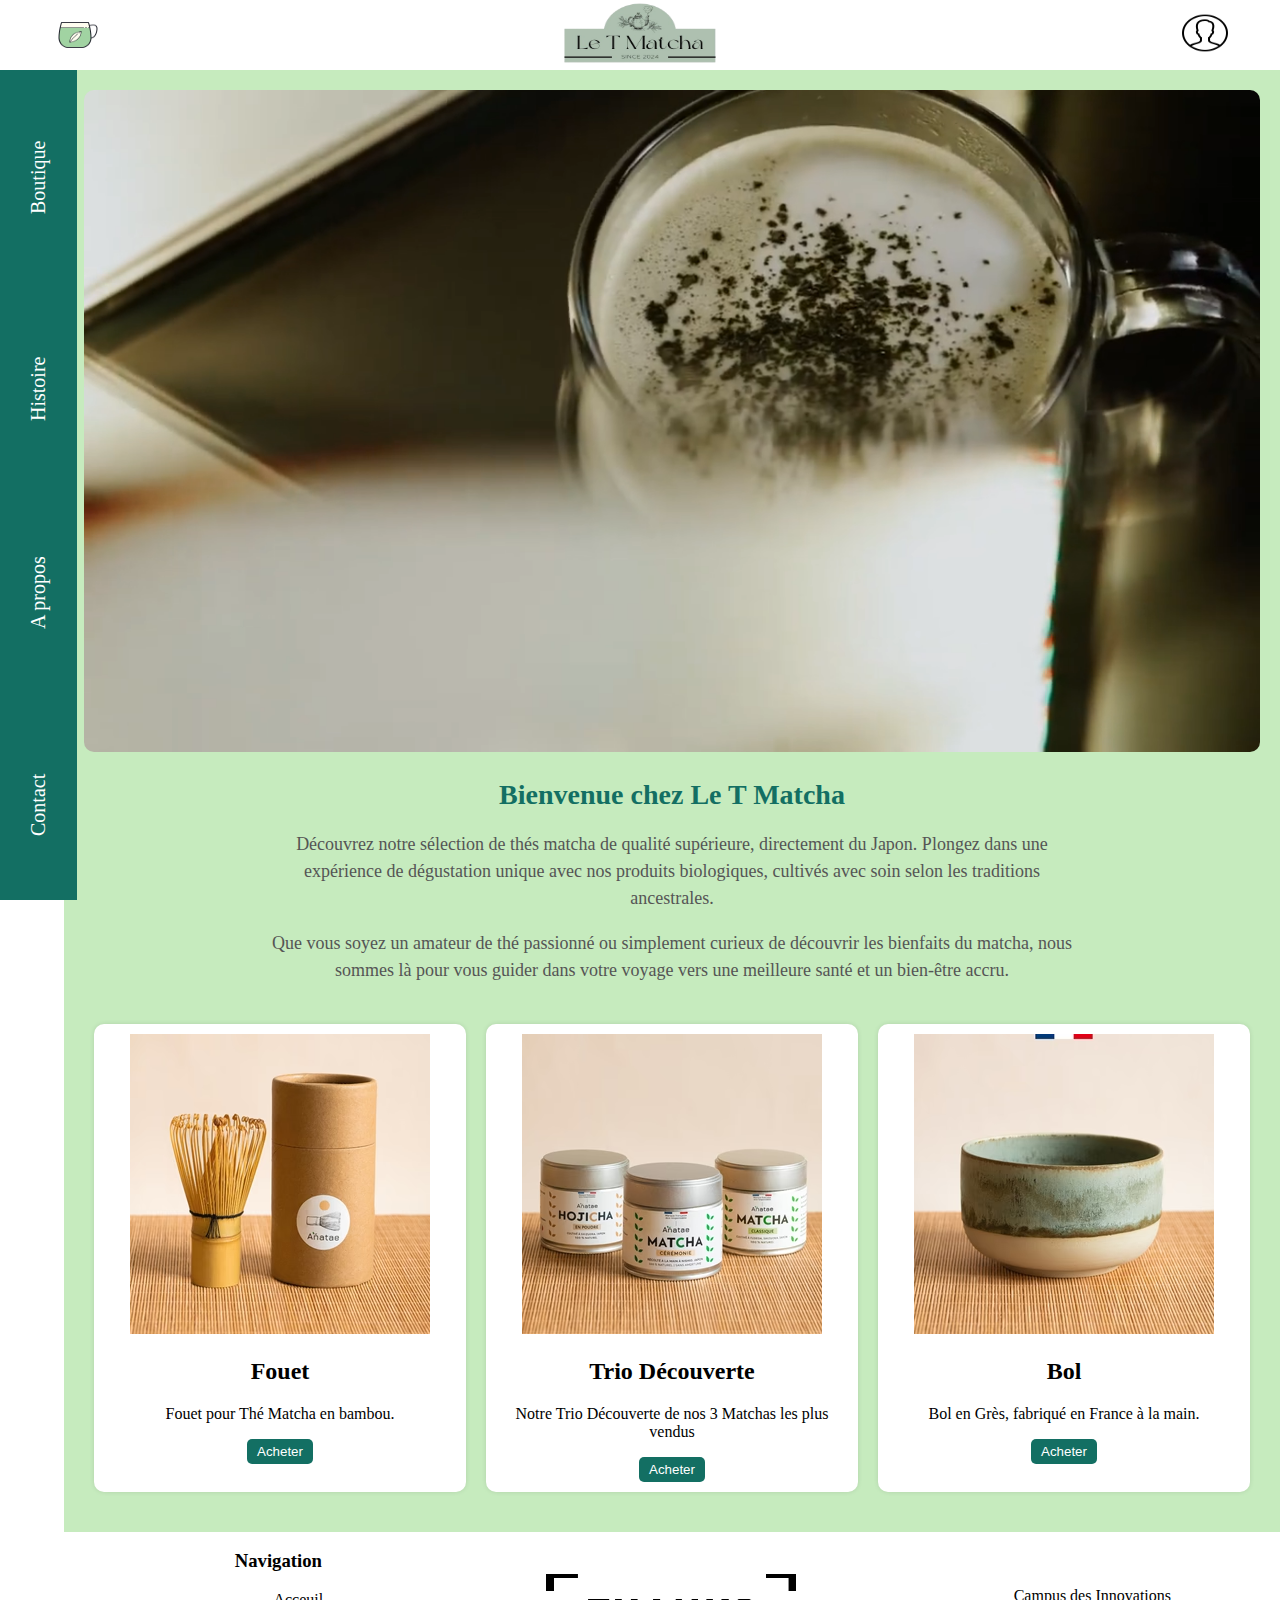
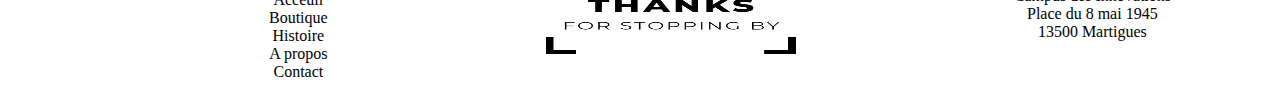
==== commit b739f831: "Modification de la structure et nouveaux pages" ====
--- a/index.html
+++ b/index.html
@@ -5,9 +5,6 @@
 	<link rel="stylesheet" type="text/css" href="styleindex.css">
 	<link rel="stylesheet" href="https://fonts.googleapis.com/css?family=Oswald">
 	<link rel="icon" type="image/ico" href="favicon.ico" />
-	<link rel="preconnect" href="https://fonts.googleapis.com">
-    <link rel="preconnect" href="https://fonts.gstatic.com" crossorigin>
-    <link href="https://fonts.googleapis.com/css2?family=Anta&family=Comforter&family=Rowdies:wght@300;400;700&family=Schoolbell&display=swap" rel="stylesheet">
 	<title>Le T Matcha</title>
 </head>	
 <body>
@@ -22,7 +19,7 @@
 		<div class="menu">
 			<a class="lien_index" href= "boutique.html"> Boutique</a>
 			<a class="lien_index" href= "histoire.html"> Histoire</a>	
-			<a class="lien_index" href= "apropos.html"> à propos</a>
+			<a class="lien_index" href= "apropos.html"> A propos</a>
 			<a class="lien_index" href= "contact.html"> Contact</a>	
 		</div>	
 	</aside>
--- a/styleindex.css
+++ b/styleindex.css
@@ -2,12 +2,6 @@
 
 body{
 	margin: 0;
-    
-    font-family: "Schoolbell", cursive;
-    font-weight: 400;
-    font-style: normal;
-    
-      
 }
 .header{
 	height: 70px;
@@ -164,6 +158,15 @@
     height: auto;
     margin-top: 20px;
 }
+.titlecentre{
+    text-align: center;
+}
+.description1{
+    width: 65%;
+    text-align: left;
+    padding-left: 15%;
+    padding-right: 15%;
+}
 
 /* PAGE BOUTIQUE */
 
